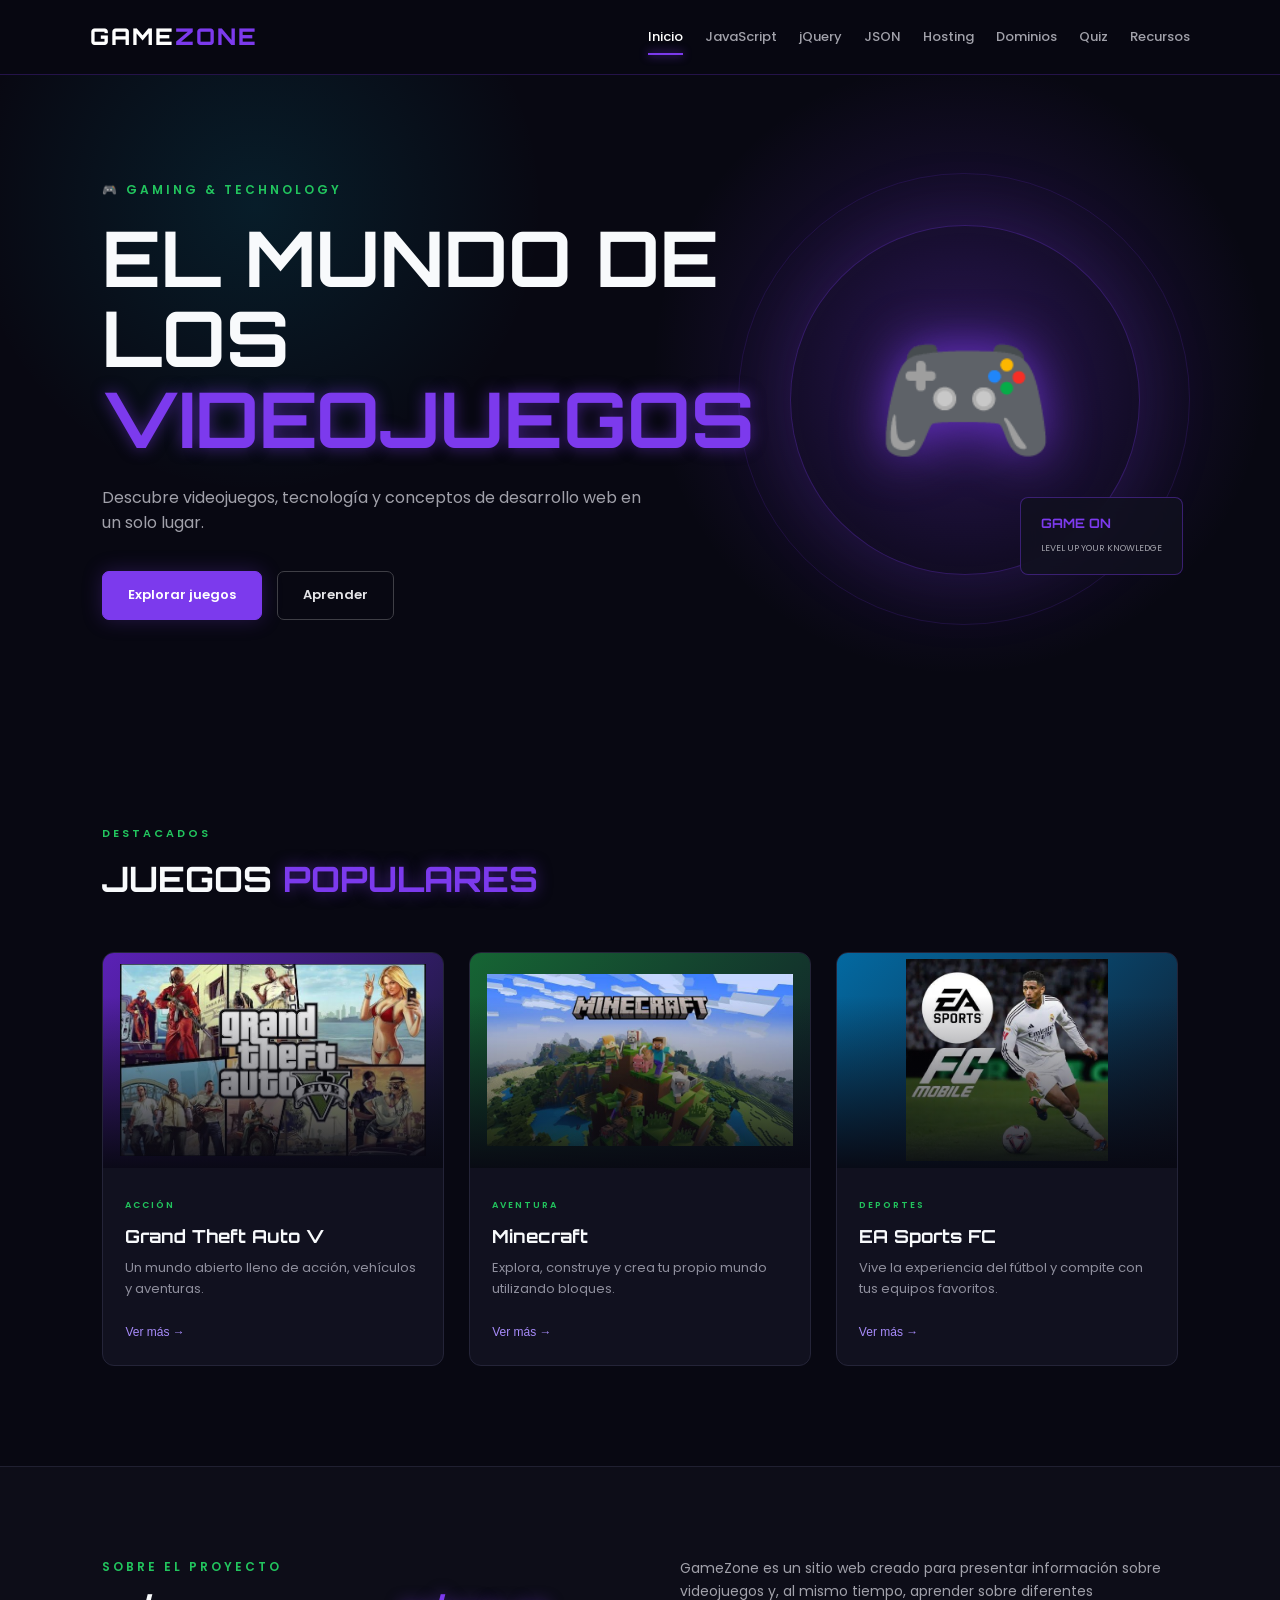
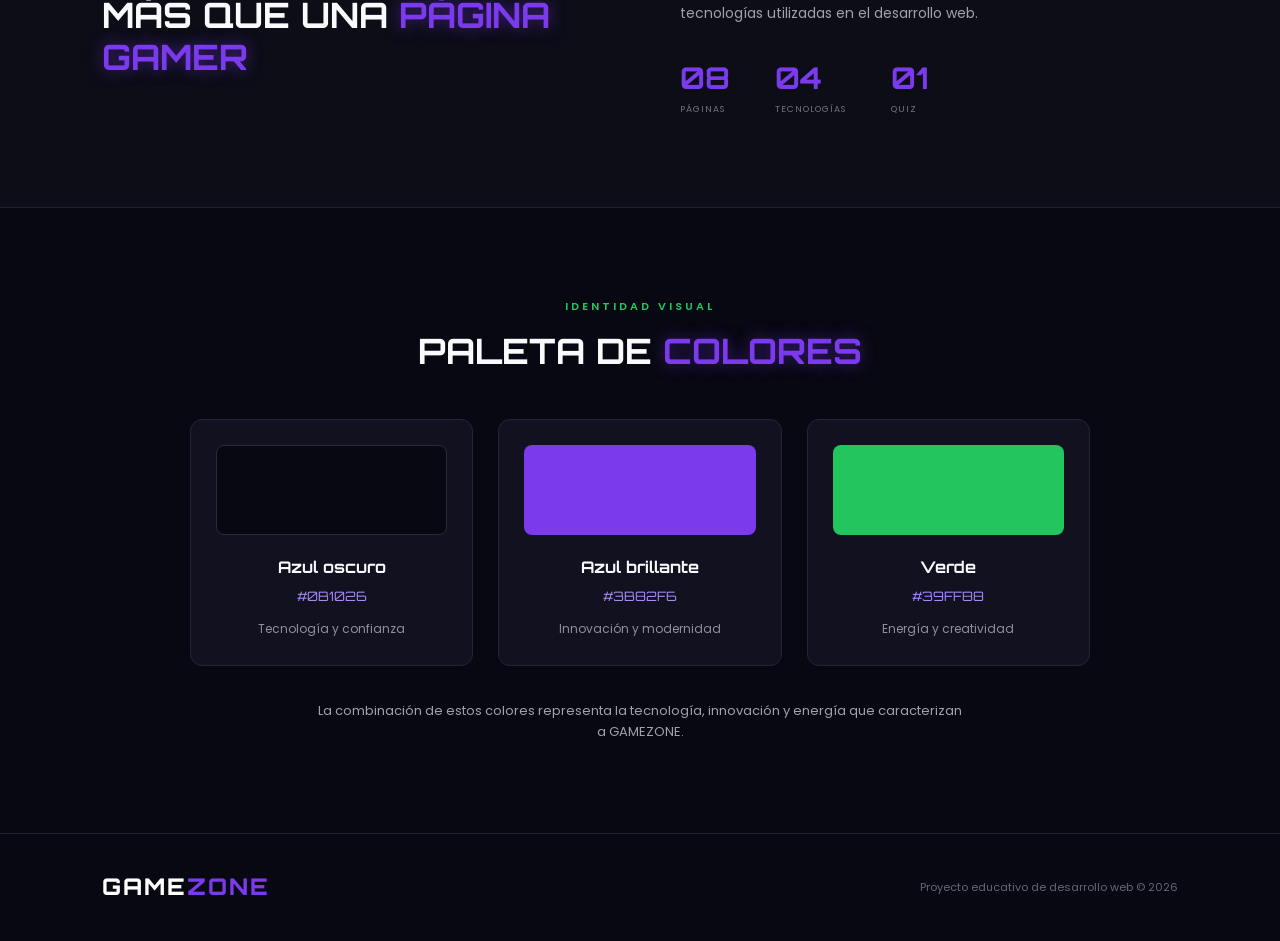
==== index.html @ 60e3624d "Gamezone" ====
<!DOCTYPE html>
<html lang="es">
<head>
    <meta charset="UTF-8">
    <meta name="viewport" content="width=device-width, initial-scale=1.0">

    <title>GameZone | Gaming & Web</title>

    <link rel="stylesheet" href="style.css">

    <link rel="preconnect" href="https://fonts.googleapis.com">
    <link rel="preconnect" href="https://fonts.gstatic.com" crossorigin>
    <link href="https://fonts.googleapis.com/css2?family=Orbitron:wght@500;700;800&family=Poppins:wght@300;400;500;600;700&display=swap" rel="stylesheet">
</head>

<body>

    <!-- BARRA DE NAVEGACIÓN -->

    <header class="navbar">

        <a href="index.html" class="logo">
            GAME<span>ZONE</span>
        </a>

        <nav>
            <a href="index.html" class="activo">Inicio</a>
            <a href="javascript.html">JavaScript</a>
            <a href="jquery.html">jQuery</a>
            <a href="json.html">JSON</a>
            <a href="hosting.html">Hosting</a>
            <a href="dominios.html">Dominios</a>
            <a href="cuestionario.html">Quiz</a>
            <a href="recursos.html">Recursos</a>
        </nav>

    </header>


    <!-- HERO -->

    <section class="hero">

        <div class="hero-contenido">

            <p class="etiqueta">🎮 GAMING & TECHNOLOGY</p>

            <h1>
                EL MUNDO DE LOS
                <span>VIDEOJUEGOS</span>
            </h1>

            <p class="hero-texto">
                Descubre videojuegos, tecnología y conceptos de
                desarrollo web en un solo lugar.
            </p>

            <div class="botones">

                <a href="#juegos" class="btn principal">
                    Explorar juegos
                </a>

                <a href="javascript.html" class="btn secundario">
                    Aprender
                </a>

            </div>

        </div>

        <div class="hero-juego">

            <div class="circulo"></div>

            <div class="control">
                🎮
            </div>

            <div class="texto-flotante">
                <strong>GAME ON</strong>
                <small>LEVEL UP YOUR KNOWLEDGE</small>
            </div>

        </div>

    </section>


    <!-- JUEGOS DESTACADOS -->

    <section class="seccion" id="juegos">

        <div class="titulo-seccion">

            <p>DESTACADOS</p>

            <h2>
                JUEGOS <span>POPULARES</span>
            </h2>

        </div>


        <div class="juegos-grid">


            <article class="juego-card">

                <div class="juego-imagen gta">
                    
                    <img src="img/gta.jpg" alt="GTA V">
                </div>

                <div class="juego-info">

                    <span class="categoria">
                        ACCIÓN
                    </span>

                    <h3>Grand Theft Auto V</h3>

                    <p>
                        Un mundo abierto lleno de acción,
                        vehículos y aventuras.
                    </p>

                    <button>
                        Ver más →
                    </button>

                </div>

            </article>


            <article class="juego-card">

                <div class="juego-imagen minecraft">
                    
                    <img src="img/maincra.jpg" alt="GTA V">
                </div>

                <div class="juego-info">

                    <span class="categoria">
                        AVENTURA
                    </span>

                    <h3>Minecraft</h3>

                    <p>
                        Explora, construye y crea tu propio
                        mundo utilizando bloques.
                    </p>

                    <button>
                        Ver más →
                    </button>

                </div>

            </article>


            <article class="juego-card">

                <div class="juego-imagen fc">
                   <img src="img/fc.jpg" alt="GTA V">
                </div>

                <div class="juego-info">

                    <span class="categoria">
                        DEPORTES
                    </span>

                    <h3>EA Sports FC</h3>

                    <p>
                        Vive la experiencia del fútbol
                        y compite con tus equipos favoritos.
                    </p>

                    <button>
                        Ver más →
                    </button>

                </div>

            </article>

        </div>

    </section>


    <!-- SOBRE GAMEZONE -->

    <section class="sobre">

        <div>

            <p class="etiqueta">
                SOBRE EL PROYECTO
            </p>

            <h2>
                MÁS QUE UNA
                <span>PÁGINA GAMER</span>
            </h2>

        </div>

        <div class="sobre-texto">

            <p>
                GameZone es un sitio web creado para presentar
                información sobre videojuegos y, al mismo tiempo,
                aprender sobre diferentes tecnologías utilizadas
                en el desarrollo web.
            </p>

            <div class="estadisticas">

                <div>
                    <strong>08</strong>
                    <small>PÁGINAS</small>
                </div>

                <div>
                    <strong>04</strong>
                    <small>TECNOLOGÍAS</small>
                </div>

                <div>
                    <strong>01</strong>
                    <small>QUIZ</small>
                </div>

            </div>

        </div>

    </section>
    <!-- PALETA DE COLORES -->

<section class="paleta">

    <div class="titulo-seccion">
        <p>IDENTIDAD VISUAL</p>

        <h2>
            PALETA DE <span>COLORES</span>
        </h2>
    </div>

    <div class="colores">

        <div class="color-card">
            <div class="color-muestra azul-oscuro"></div>
            <h3>Azul oscuro</h3>
            <p>#0B1026</p>
            <small>Tecnología y confianza</small>
        </div>

        <div class="color-card">
            <div class="color-muestra azul"></div>
            <h3>Azul brillante</h3>
            <p>#3B82F6</p>
            <small>Innovación y modernidad</small>
        </div>

        <div class="color-card">
            <div class="color-muestra verde"></div>
            <h3>Verde</h3>
            <p>#39FF88</p>
            <small>Energía y creatividad</small>
        </div>

    </div>

    <p class="paleta-descripcion">
        La combinación de estos colores representa la tecnología,
        innovación y energía que caracterizan a GAMEZONE.
    </p>

</section>


    <!-- FOOTER -->

    <footer>

        <div class="logo">
            GAME<span>ZONE</span>
        </div>

        <p>
            Proyecto educativo de desarrollo web © 2026
        </p>

    </footer>

    <script src="script.js"></script>
</body>
</html>
---- style.css ----
/* ================================
   GAMEZONE - ESTILO GENERAL
================================ */

* {
    margin: 0;
    padding: 0;
    box-sizing: border-box;
}

html {
    scroll-behavior: smooth;
}

body {
    font-family: 'Poppins', sans-serif;
    background: #080812;
    color: #f8fafc;
    line-height: 1.6;
}

/* ================================
   NAVBAR
================================ */

.navbar {
    width: 100%;
    min-height: 75px;
    padding: 0 7%;
    display: flex;
    align-items: center;
    justify-content: space-between;

    background: rgba(8, 8, 18, 0.92);
    border-bottom: 1px solid rgba(124, 58, 237, 0.25);

    position: sticky;
    top: 0;
    z-index: 1000;

    backdrop-filter: blur(15px);
}

.logo {
    color: white;
    text-decoration: none;

    font-family: 'Orbitron', sans-serif;
    font-size: 23px;
    font-weight: 800;
    letter-spacing: 2px;
}

.logo span {
    color: #7c3aed;
}

.navbar nav {
    display: flex;
    align-items: center;
    gap: 22px;
}

.navbar nav a {
    color: #a1a1aa;
    text-decoration: none;
    font-size: 13px;
    font-weight: 500;

    transition: 0.3s;
}

.navbar nav a:hover,
.navbar nav a.activo {
    color: #ffffff;
}

.navbar nav a.activo {
    position: relative;
}

.navbar nav a.activo::after {
    content: "";

    position: absolute;
    left: 0;
    bottom: -8px;

    width: 100%;
    height: 2px;

    background: #7c3aed;
    box-shadow: 0 0 10px #7c3aed;
}


/* ================================
   HERO
================================ */

.hero {
    min-height: 650px;
    padding: 80px 8%;

    display: flex;
    align-items: center;
    justify-content: space-between;

    position: relative;
    overflow: hidden;

    background:
        radial-gradient(
            circle at 75% 45%,
            rgba(124, 58, 237, 0.25),
            transparent 30%
        ),
        radial-gradient(
            circle at 20% 20%,
            rgba(6, 182, 212, 0.12),
            transparent 25%
        );
}

.hero::before {
    content: "";

    position: absolute;
    width: 450px;
    height: 450px;

    border: 1px solid rgba(124, 58, 237, 0.15);
    border-radius: 50%;

    right: 7%;
    top: 15%;
}

.hero-contenido {
    max-width: 650px;
    position: relative;
    z-index: 2;
}

.etiqueta {
    color: #22c55e;
    font-size: 12px;
    font-weight: 600;
    letter-spacing: 3px;

    margin-bottom: 18px;
}

.hero h1 {
    font-family: 'Orbitron', sans-serif;

    font-size: clamp(42px, 6vw, 78px);
    line-height: 1.05;

    margin-bottom: 25px;
}

.hero h1 span,
.pagina-header h1 span,
.titulo-seccion h2 span,
.sobre h2 span,
.codigo-section h2 span {
    color: #7c3aed;

    text-shadow:
        0 0 15px rgba(124, 58, 237, 0.5);
}

.hero-texto {
    color: #a1a1aa;
    max-width: 550px;
    font-size: 16px;

    margin-bottom: 35px;
}


/* ================================
   BOTONES
================================ */

.botones {
    display: flex;
    gap: 15px;
    flex-wrap: wrap;
}

.btn {
    display: inline-flex;
    align-items: center;
    justify-content: center;

    padding: 13px 25px;

    border-radius: 7px;

    text-decoration: none;

    font-size: 13px;
    font-weight: 600;

    cursor: pointer;

    transition: 0.3s;
}

.btn.principal {
    background: #7c3aed;
    color: white;

    border: 1px solid #7c3aed;

    box-shadow:
        0 0 20px rgba(124, 58, 237, 0.25);
}

.btn.principal:hover {
    transform: translateY(-3px);

    box-shadow:
        0 0 30px rgba(124, 58, 237, 0.5);
}

.btn.secundario {
    background: transparent;
    color: #e4e4e7;

    border: 1px solid #3f3f46;
}

.btn.secundario:hover {
    border-color: #7c3aed;
    color: white;

    transform: translateY(-3px);
}


/* ================================
   CONTROL GAMER DEL HERO
================================ */

.hero-juego {
    width: 430px;
    height: 430px;

    position: relative;

    display: flex;
    align-items: center;
    justify-content: center;
}

.circulo {
    width: 350px;
    height: 350px;

    border-radius: 50%;

    background:
        radial-gradient(
            circle,
            rgba(124, 58, 237, 0.25),
            rgba(124, 58, 237, 0.03),
            transparent 70%
        );

    border: 1px solid rgba(124, 58, 237, 0.3);

    box-shadow:
        0 0 80px rgba(124, 58, 237, 0.2);

    position: absolute;
}

.control {
    font-size: 145px;

    position: relative;

    filter:
        drop-shadow(0 0 25px rgba(124, 58, 237, 0.7));

    animation: flotar 3s ease-in-out infinite;
}

.texto-flotante {
    position: absolute;

    right: -5px;
    bottom: 40px;

    padding: 15px 20px;

    background: rgba(17, 17, 31, 0.85);

    border: 1px solid rgba(124, 58, 237, 0.4);

    border-radius: 8px;

    backdrop-filter: blur(10px);
}

.texto-flotante strong {
    display: block;

    font-family: 'Orbitron', sans-serif;
    font-size: 13px;

    color: #7c3aed;
}

.texto-flotante small {
    color: #a1a1aa;
    font-size: 9px;
}

@keyframes flotar {

    0%,
    100% {
        transform: translateY(0);
    }

    50% {
        transform: translateY(-15px);
    }
}


/* ================================
   SECCIONES
================================ */

.seccion {
    padding: 100px 8%;
}

.titulo-seccion {
    margin-bottom: 45px;
}

.titulo-seccion p {
    color: #22c55e;

    font-size: 11px;
    letter-spacing: 3px;
    font-weight: 600;
}

.titulo-seccion h2 {
    font-family: 'Orbitron', sans-serif;

    font-size: 35px;
    margin-top: 8px;
}


/* ================================
   TARJETAS DE JUEGOS
================================ */

.juegos-grid {
    display: grid;

    grid-template-columns:
        repeat(3, 1fr);

    gap: 25px;
}

.juego-card {
    background: #11111f;

    border: 1px solid #242438;

    border-radius: 12px;

    overflow: hidden;

    transition: 0.35s;
}

.juego-card:hover {
    transform: translateY(-8px);

    border-color: #7c3aed;

    box-shadow:
        0 15px 40px rgba(0, 0, 0, 0.35),
        0 0 25px rgba(124, 58, 237, 0.12);
}




/* IMÁGENES */

.juego-imagen {
    height: 215px;

    display: flex;
    align-items: center;
    justify-content: center;

    position: relative;

    overflow: hidden;
}

.juego-imagen::before {
    content: "";

    position: absolute;
    inset: 0;

    background:
        linear-gradient(
            transparent 20%,
            rgba(8, 8, 18, 0.95)
        );
}

.juego-imagen span {
    position: relative;
    z-index: 2;

    font-family: 'Orbitron', sans-serif;

    font-size: 25px;
    font-weight: 800;
}

.gta {
    background:
        linear-gradient(
            135deg,
            #5b21b6,
            #111827
        );
}

.minecraft {
    background:
        linear-gradient(
            135deg,
            #166534,
            #111827
        );
}

.fc {
    background:
        linear-gradient(
            135deg,
            #0369a1,
            #111827
        );
}

.juego-imagen img {
    width: 90%;
    height: 94%;
    object-fit: contain;
    object-position: center;
    display: block;
}

/* INFORMACIÓN */

.juego-info {
    padding: 22px;
}

.categoria {
    color: #22c55e;

    font-size: 9px;
    font-weight: 600;

    letter-spacing: 2px;
}

.juego-info h3 {
    font-family: 'Orbitron', sans-serif;

    font-size: 18px;

    margin: 7px 0;
}

.juego-info p {
    color: #8f8f9d;

    font-size: 13px;

    margin-bottom: 18px;
}

.juego-info button {
    background: none;
    border: none;

    color: #a78bfa;

    cursor: pointer;

    font-size: 12px;
}


/* ================================
   SOBRE
================================ */

.sobre {
    padding: 90px 8%;

    display: grid;
    grid-template-columns: 1fr 1fr;

    gap: 80px;

    background: #0d0d18;

    border-top: 1px solid #202031;
    border-bottom: 1px solid #202031;
}

.sobre h2 {
    font-family: 'Orbitron', sans-serif;

    font-size: 35px;
    line-height: 1.2;
}

.sobre-texto {
    color: #a1a1aa;

    font-size: 14px;
}

.estadisticas {
    display: flex;
    gap: 45px;

    margin-top: 30px;
}

.estadisticas div {
    display: flex;
    flex-direction: column;
}

.estadisticas strong {
    font-family: 'Orbitron', sans-serif;

    font-size: 30px;

    color: #7c3aed;
}

.estadisticas small {
    color: #71717a;

    font-size: 9px;
    letter-spacing: 1px;
}


/* ================================
   PÁGINAS INFORMATIVAS
================================ */

.pagina-header {
    padding: 110px 8% 70px;

    text-align: center;

    background:
        radial-gradient(
            circle at center,
            rgba(124, 58, 237, 0.15),
            transparent 45%
        );
}

.pagina-header h1 {
    font-family: 'Orbitron', sans-serif;

    font-size: clamp(40px, 6vw, 70px);

    margin-bottom: 18px;
}

.pagina-header > p:last-child {
    max-width: 650px;

    margin: auto;

    color: #a1a1aa;
}


/* ================================
   CAJAS DE INFORMACIÓN
================================ */

.contenido-tech {
    padding: 40px 8% 80px;

    display: grid;

    grid-template-columns: 1fr 1fr;

    gap: 25px;
}

.info-box {
    background: #11111f;

    border: 1px solid #252538;

    border-radius: 12px;

    padding: 35px;

    position: relative;

    transition: 0.3s;
}

.info-box:hover {
    border-color: rgba(124, 58, 237, 0.6);

    transform: translateY(-4px);
}

.numero {
    font-family: 'Orbitron', sans-serif;

    color: #7c3aed;

    font-size: 12px;

    letter-spacing: 2px;
}

.info-box h2 {
    font-family: 'Orbitron', sans-serif;

    font-size: 22px;

    margin: 15px 0;
}

.info-box p {
    color: #9999a6;

    font-size: 14px;

    margin-bottom: 12px;
}


/* ================================
   COMPARACIÓN
================================ */

.tech-comparison {
    display: grid;

    grid-template-columns:
        repeat(3, 1fr);

    gap: 10px;

    margin-top: 25px;
}

.tech-comparison div {
    background: #181827;

    border: 1px solid #29293b;

    border-radius: 8px;

    padding: 18px 10px;

    text-align: center;
}

.tech-comparison strong {
    color: #a78bfa;

    font-family: 'Orbitron', sans-serif;
}

.tech-comparison p {
    margin: 4px 0 0;
}


/* ================================
   CONCEPTOS
================================ */

.conceptos-grid {
    display: grid;

    grid-template-columns:
        repeat(3, 1fr);

    gap: 20px;
}

.concepto {
    background: #11111f;

    border: 1px solid #242438;

    padding: 30px;

    border-radius: 10px;

    transition: 0.3s;
}

.concepto:hover {
    border-color: #7c3aed;

    transform: translateY(-5px);
}

.concepto span {
    color: #7c3aed;

    font-family: 'Orbitron', sans-serif;

    font-size: 12px;
}

.concepto h3 {
    font-family: 'Orbitron', sans-serif;

    margin: 15px 0 10px;
}

.concepto p {
    color: #92929e;

    font-size: 13px;
}


/* ================================
   CÓDIGO
================================ */

.codigo-section {
    padding: 90px 8%;

    display: grid;

    grid-template-columns: 1fr 1fr;

    gap: 60px;

    align-items: center;

    background: #0d0d18;
}

.codigo-section h2 {
    font-family: 'Orbitron', sans-serif;

    font-size: 35px;

    margin-bottom: 15px;
}

.codigo-section > div:first-child p:last-child {
    color: #9999a6;

    font-size: 14px;

    max-width: 500px;
}

.codigo {
    background: #090910;

    border: 1px solid #29293b;

    border-radius: 10px;

    overflow: hidden;

    box-shadow:
        0 20px 50px rgba(0, 0, 0, 0.35);
}

.codigo-top {
    height: 35px;

    display: flex;
    align-items: center;

    gap: 7px;

    padding: 0 15px;

    background: #151521;
}

.codigo-top span {
    width: 9px;
    height: 9px;

    border-radius: 50%;

    background: #3f3f46;
}

.codigo pre {
    padding: 25px;

    overflow-x: auto;
}

.codigo code {
    color: #a78bfa;

    font-family: Consolas, monospace;

    font-size: 13px;

    line-height: 1.8;
}

.codigo.pequeño {
    margin-top: 15px;
}


/* ================================
   DEMO
================================ */

.demo {
    padding: 80px 8%;

    text-align: center;
}

.demo h2 {
    font-family: 'Orbitron', sans-serif;

    font-size: 30px;

    margin-bottom: 8px;
}

.demo p {
    color: #8f8f9d;

    margin-bottom: 25px;
}


/* ================================
   JQUERY
================================ */

.jquery-demo {
    text-align: center;

    max-width: 750px;

    margin: auto;
}

.game-panel {
    padding: 45px;

    background:
        radial-gradient(
            circle at center,
            rgba(124, 58, 237, 0.15),
            transparent 60%
        );

    border: 1px solid #29293b;

    border-radius: 12px;

    margin-bottom: 25px;
}

.game-icon {
    font-size: 60px;

    margin-bottom: 10px;

    filter:
        drop-shadow(0 0 15px rgba(124, 58, 237, 0.5));
}

.game-panel h3 {
    font-family: 'Orbitron', sans-serif;

    color: #a78bfa;

    margin-bottom: 8px;
}

.game-panel p {
    color: #8f8f9d;

    font-size: 13px;
}


/* ================================
   FOOTER
================================ */

footer {
    padding: 35px 8%;

    display: flex;

    justify-content: space-between;
    align-items: center;

    border-top: 1px solid #202031;

    background: #080812;
}

footer p {
    color: #666674;

    font-size: 11px;
}


/* ================================
   RESPONSIVE
================================ */

@media (max-width: 1000px) {

    .navbar {
        padding: 15px 5%;

        flex-direction: column;

        gap: 15px;
    }

    .navbar nav {
        flex-wrap: wrap;

        justify-content: center;

        gap: 12px;
    }

    .hero {
        text-align: center;

        flex-direction: column;

        padding-top: 80px;
    }

    .hero-contenido {
        max-width: 800px;
    }

    .hero-texto {
        margin-left: auto;
        margin-right: auto;
    }

    .botones {
        justify-content: center;
    }

    .hero-juego {
        margin-top: 40px;
    }

    .juegos-grid {
        grid-template-columns: 1fr 1fr;
    }

    .conceptos-grid {
        grid-template-columns: 1fr 1fr;
    }

    .sobre {
        grid-template-columns: 1fr;
    }

}


@media (max-width: 700px) {

    .juegos-grid,
    .conceptos-grid,
    .contenido-tech,
    .codigo-section {
        grid-template-columns: 1fr;
    }

    .hero-juego {
        width: 300px;
        height: 300px;
    }

    .circulo {
        width: 250px;
        height: 250px;
    }

    .control {
        font-size: 100px;
    }

    .sobre {
        gap: 30px;
    }

    .estadisticas {
        gap: 25px;
    }

    footer {
        flex-direction: column;
        gap: 15px;
        text-align: center;
    }

}
/* ================================
   CUESTIONARIO
================================ */

#quiz {
    display: grid;
    gap: 20px;
}

#quiz label {
    display: block;

    margin: 10px 0;
    padding: 12px 15px;

    background: #181827;
    border: 1px solid #29293b;
    border-radius: 7px;

    color: #b8b8c4;
    font-size: 13px;

    cursor: pointer;

    transition: 0.3s;
}

#quiz label:hover {
    border-color: #7c3aed;
    color: white;
    transform: translateX(4px);
}

#quiz input {
    margin-right: 10px;
    accent-color: #7c3aed;
}

#resultado {
    text-align: center;
}
/* ================================
   PALETA DE COLORES
================================ */

.paleta {
    padding: 90px 8%;
    text-align: center;
    background: #080812;
}

.paleta .titulo-seccion {
    margin-bottom: 40px;
}

.colores {
    display: grid;
    grid-template-columns: repeat(3, 1fr);
    gap: 25px;
    max-width: 900px;
    margin: auto;
}

.color-card {
    background: #11111f;
    border: 1px solid #242438;
    border-radius: 12px;
    padding: 25px;
    transition: 0.3s;
}

.color-card:hover {
    transform: translateY(-6px);
    border-color: #7c3aed;
    box-shadow: 0 0 25px rgba(124, 58, 237, 0.15);
}

.color-muestra {
    width: 100%;
    height: 90px;
    border-radius: 8px;
    margin-bottom: 20px;
}

.azul-oscuro {
    background: #080812;
    border: 1px solid #29293b;
}

.azul {
    background: #7c3aed;
}

.verde {
    background: #22c55e;
}

.color-card h3 {
    font-family: 'Orbitron', sans-serif;
    font-size: 16px;
    margin-bottom: 5px;
}

.color-card p {
    color: #a78bfa;
    font-family: 'Orbitron', sans-serif;
    font-size: 13px;
    margin-bottom: 8px;
}

.color-card small {
    color: #8f8f9d;
    font-size: 12px;
}

.paleta-descripcion {
    max-width: 650px;
    margin: 35px auto 0;
    color: #a1a1aa;
    font-size: 13px;
}


/* RESPONSIVE - PALETA */

@media (max-width: 700px) {

    .colores {
        grid-template-columns: 1fr;
    }

}
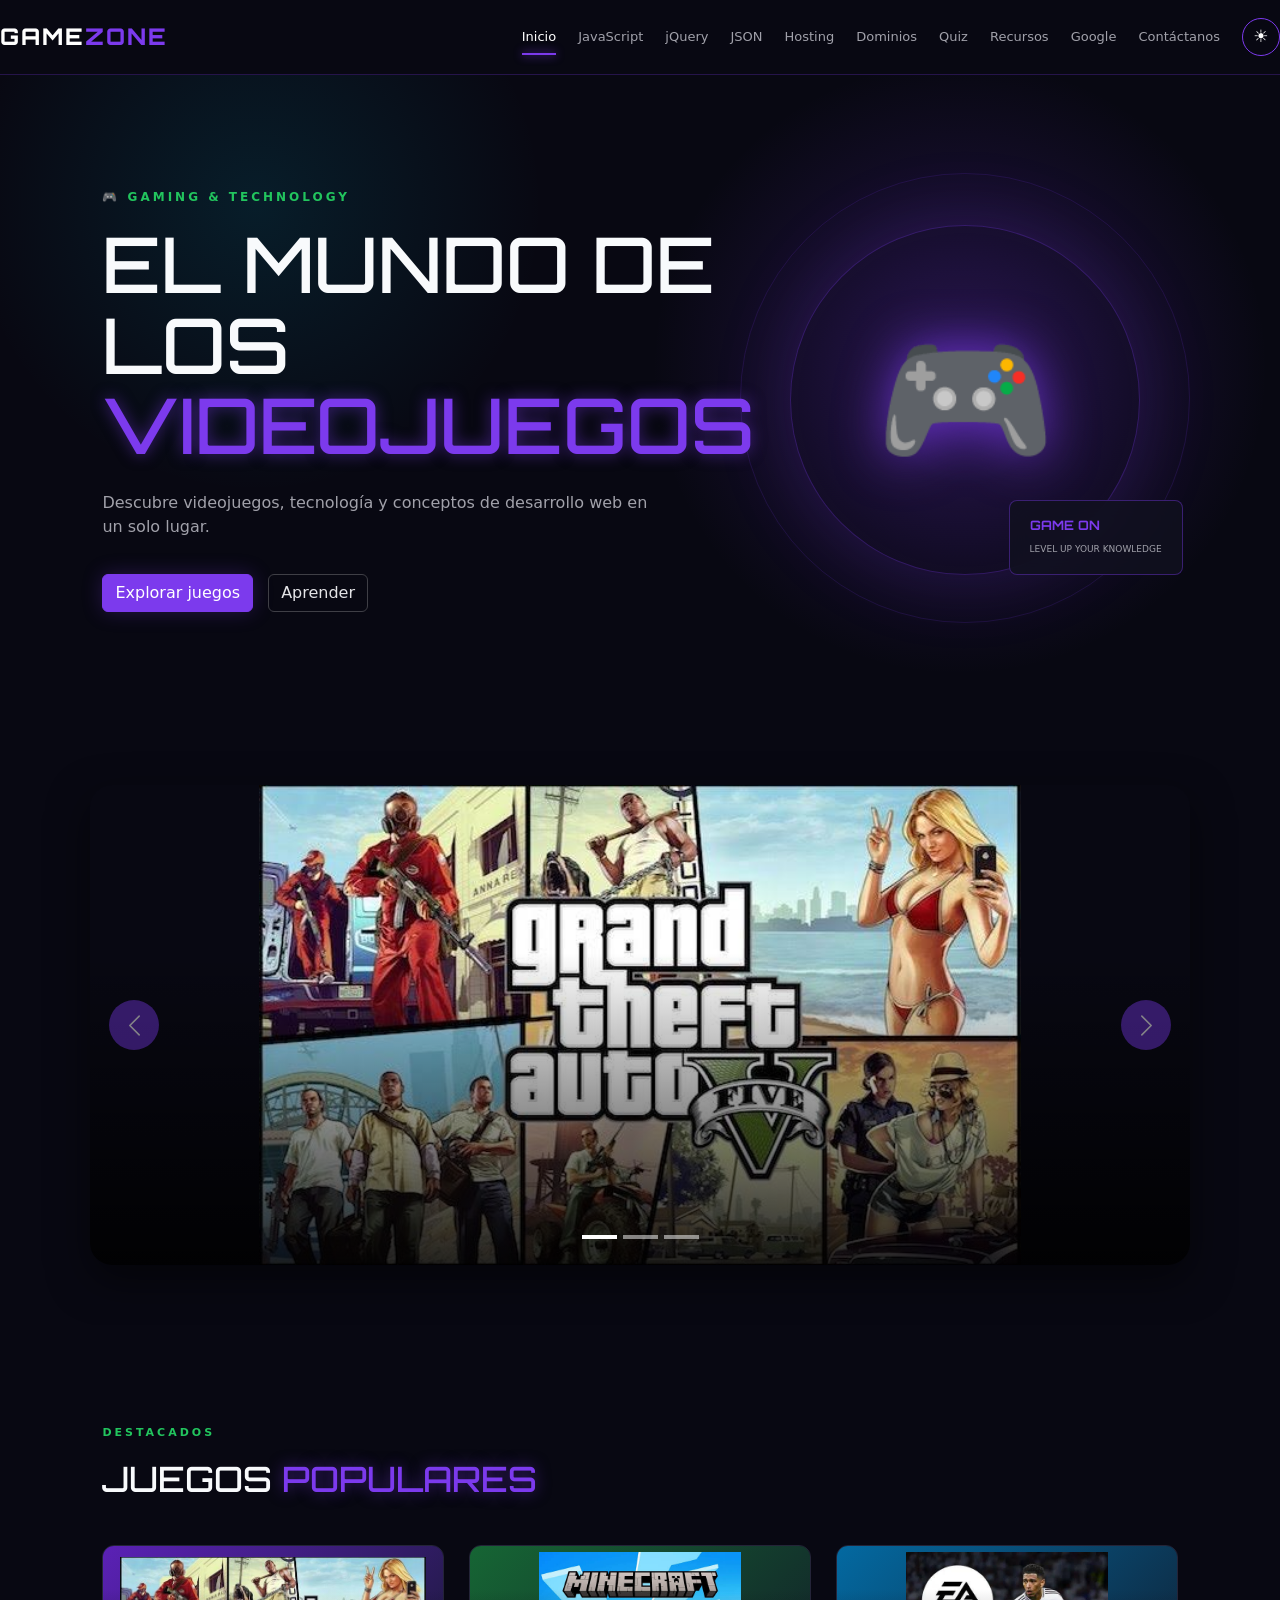
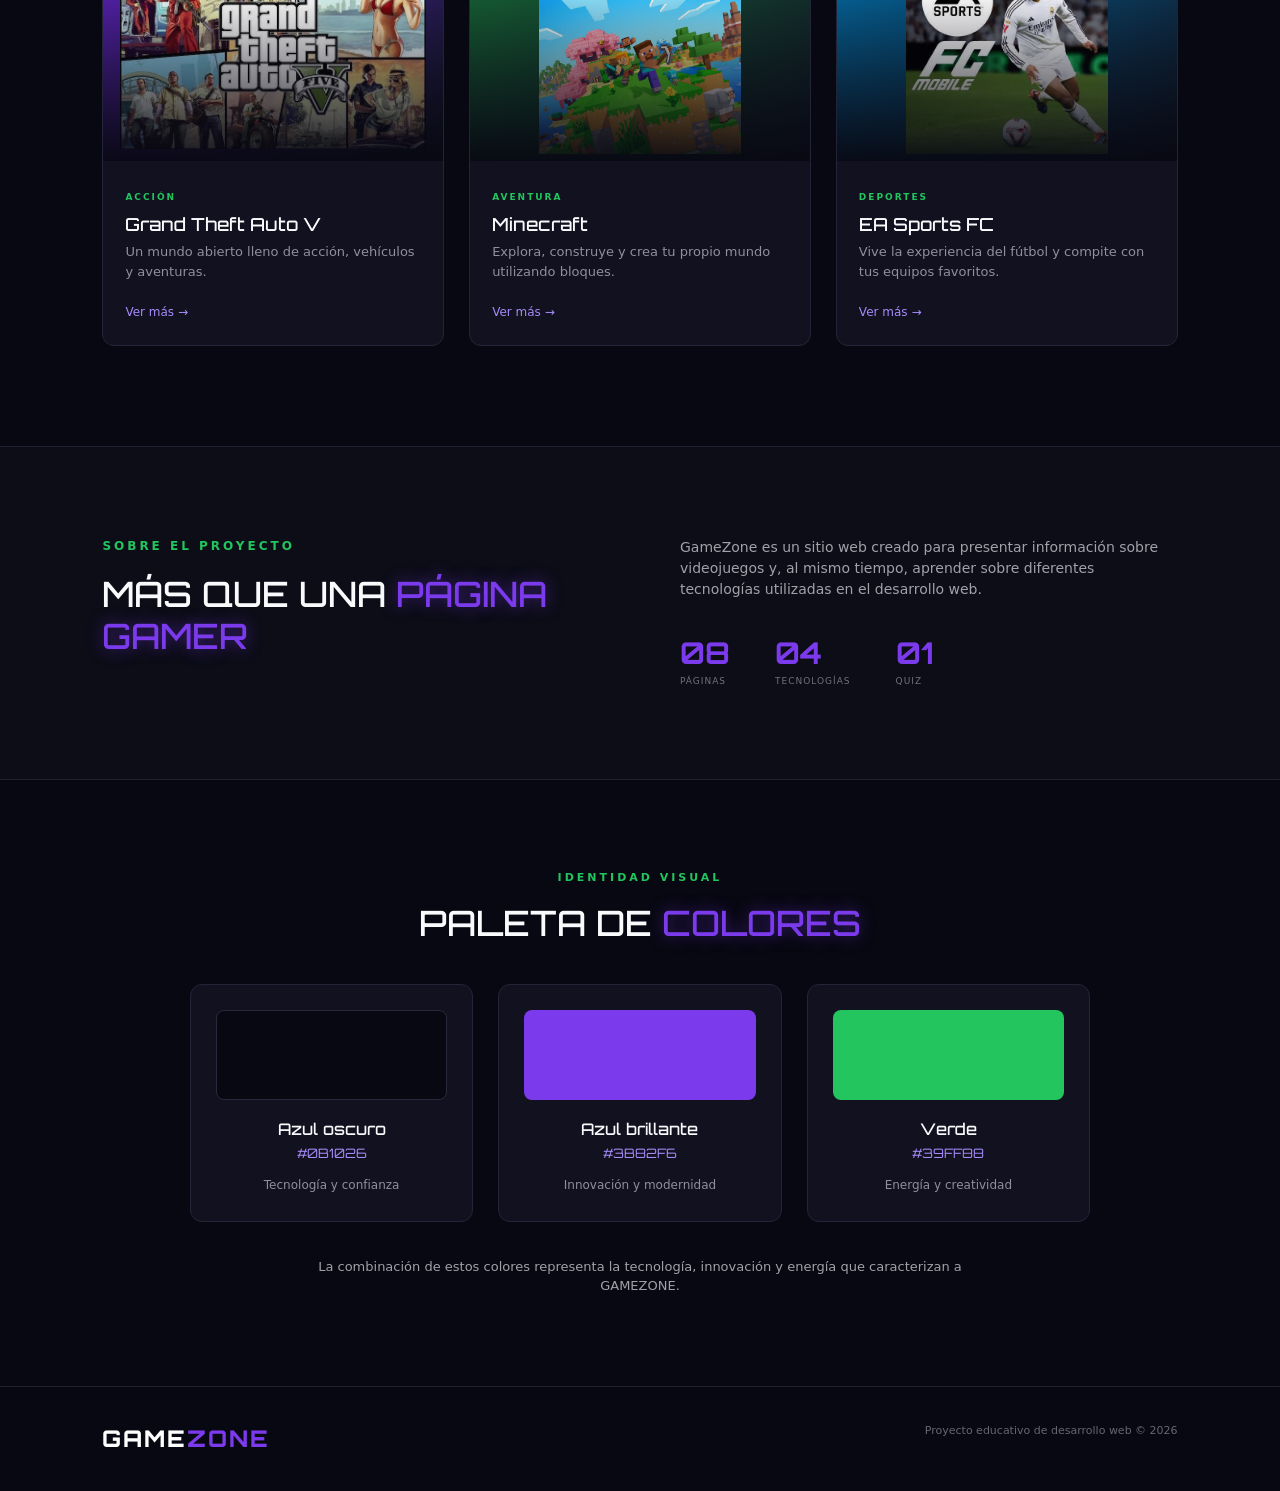
==== commit c51949d3: "Actualizado" ====
--- a/index.html
+++ b/index.html
@@ -7,6 +7,7 @@
     <title>GameZone | Gaming & Web</title>
 
     <link rel="stylesheet" href="style.css">
+    <link href="https://cdn.jsdelivr.net/npm/bootstrap@5.3.3/dist/css/bootstrap.min.css" rel="stylesheet">
 
     <link rel="preconnect" href="https://fonts.googleapis.com">
     <link rel="preconnect" href="https://fonts.gstatic.com" crossorigin>
@@ -32,6 +33,9 @@
             <a href="dominios.html">Dominios</a>
             <a href="cuestionario.html">Quiz</a>
             <a href="recursos.html">Recursos</a>
+            <a href="herramientas-google.html">Google</a>
+            <a href="contactanos.html">Contáctanos</a>
+            <button id="modoBtn" class="modo-btn" type="button">☀️</button>
         </nav>
 
     </header>
@@ -85,6 +89,45 @@
         </div>
 
     </section>
+    <section class="container my-5">
+
+    <div id="gameCarousel" class="carousel slide carousel-fade" data-bs-ride="carousel">
+
+        <div class="carousel-indicators">
+            <button type="button" data-bs-target="#gameCarousel" data-bs-slide-to="0" class="active"></button>
+            <button type="button" data-bs-target="#gameCarousel" data-bs-slide-to="1"></button>
+            <button type="button" data-bs-target="#gameCarousel" data-bs-slide-to="2"></button>
+        </div>
+
+        <div class="carousel-inner rounded-4 overflow-hidden">
+
+            <div class="carousel-item active">
+                <img src="img/gta.jpg" class="d-block w-100" alt="GTA V">
+            </div>
+
+            <div class="carousel-item">
+                <img src="img/minecraf.jpg" class="d-block w-100" alt="Minecraft">
+            </div>
+
+            <div class="carousel-item">
+                <img src="img/fc.jpg" class="d-block w-100" alt="EA Sports FC">
+            </div>
+
+        </div>
+
+        <button class="carousel-control-prev" type="button"
+                data-bs-target="#gameCarousel" data-bs-slide="prev">
+            <span class="carousel-control-prev-icon"></span>
+        </button>
+
+        <button class="carousel-control-next" type="button"
+                data-bs-target="#gameCarousel" data-bs-slide="next">
+            <span class="carousel-control-next-icon"></span>
+        </button>
+
+    </div>
+
+</section>
 
 
     <!-- JUEGOS DESTACADOS -->
@@ -138,7 +181,7 @@
 
                 <div class="juego-imagen minecraft">
                     
-                    <img src="img/maincra.jpg" alt="GTA V">
+                    <img src="img/minecraf.jpg" alt="GTA V">
                 </div>
 
                 <div class="juego-info">
@@ -303,5 +346,7 @@
     </footer>
 
     <script src="script.js"></script>
+    <script src="https://cdn.jsdelivr.net/npm/bootstrap@5.3.3/dist/js/bootstrap.bundle.min.js"></script>
+
 </body>
 </html>
--- a/style.css
+++ b/style.css
@@ -18,6 +18,7 @@
     color: #f8fafc;
     line-height: 1.6;
 }
+
 
 /* ================================
    NAVBAR
@@ -397,8 +398,6 @@
 }
 
 
-
-
 /* IMÁGENES */
 
 .juego-imagen {
@@ -471,6 +470,7 @@
     display: block;
 }
 
+
 /* INFORMACIÓN */
 
 .juego-info {
@@ -1050,6 +1050,8 @@
     }
 
 }
+
+
 /* ================================
    CUESTIONARIO
 ================================ */
@@ -1091,6 +1093,8 @@
 #resultado {
     text-align: center;
 }
+
+
 /* ================================
    PALETA DE COLORES
 ================================ */
@@ -1181,4 +1185,438 @@
         grid-template-columns: 1fr;
     }
 
+}
+
+
+/* =========================
+   HERRAMIENTAS DE GOOGLE
+========================= */
+
+.google-contenedor {
+    max-width: 1200px;
+    margin: 60px auto;
+    padding: 20px;
+}
+
+.google-grid {
+    display: grid;
+    grid-template-columns: repeat(3, 1fr);
+    gap: 25px;
+    margin-top: 40px;
+}
+
+.google-card {
+    padding: 28px;
+    border-radius: 18px;
+    background: rgba(255, 255, 255, 0.04);
+    border: 1px solid rgba(124, 58, 237, 0.25);
+    transition: 0.3s ease;
+}
+
+.google-card:hover {
+    transform: translateY(-8px);
+    border-color: #7C3AED;
+    box-shadow: 0 10px 30px rgba(124, 58, 237, 0.18);
+}
+
+.google-icon {
+    font-size: 42px;
+    margin-bottom: 15px;
+}
+
+.google-card h3 {
+    font-family: 'Orbitron', sans-serif;
+    margin-bottom: 12px;
+}
+
+.google-card p {
+    line-height: 1.7;
+    opacity: 0.85;
+    margin-bottom: 15px;
+}
+
+.google-card small {
+    display: block;
+    color: #06B6D4;
+    font-weight: 600;
+}
+
+
+/* RESPONSIVE */
+
+@media (max-width: 950px) {
+
+    .google-grid {
+        grid-template-columns: repeat(2, 1fr);
+    }
+
+}
+
+@media (max-width: 600px) {
+
+    .google-grid {
+        grid-template-columns: 1fr;
+    }
+
+}
+
+
+/* =========================
+   CARRUSEL GAMEZONE
+========================= */
+
+#gameCarousel {
+    max-width: 1100px;
+    margin: 60px auto;
+    border-radius: 22px;
+    overflow: hidden;
+    box-shadow: 0 15px 40px rgba(0, 0, 0, 0.5);
+}
+
+#gameCarousel .carousel-item {
+    height: 480px;
+    position: relative;
+    background: #080812;
+}
+
+#gameCarousel img {
+    width: 100%;
+    height: 100%;
+    object-fit: contain;
+    background: #080812;
+}
+
+#gameCarousel .carousel-item::after {
+    content: "";
+    position: absolute;
+    inset: 0;
+    background: linear-gradient(
+        transparent 35%,
+        rgba(0, 0, 0, 0.85)
+    );
+}
+
+#gameCarousel .carousel-caption {
+    z-index: 2;
+    text-align: left;
+    left: 50px;
+    bottom: 45px;
+}
+
+#gameCarousel .carousel-caption h2 {
+    font-family: 'Orbitron', sans-serif;
+    font-size: 32px;
+    font-weight: bold;
+}
+
+#gameCarousel .carousel-caption p {
+    font-size: 17px;
+}
+
+
+/* Flechas */
+
+#gameCarousel .carousel-control-prev,
+#gameCarousel .carousel-control-next {
+    width: 8%;
+}
+
+#gameCarousel .carousel-control-prev-icon,
+#gameCarousel .carousel-control-next-icon {
+    background-color: rgba(124, 58, 237, 0.8);
+    border-radius: 50%;
+    padding: 25px;
+    background-size: 50%;
+}
+
+
+/* Indicadores */
+
+#gameCarousel .carousel-indicators button {
+    width: 35px;
+    height: 4px;
+    border-radius: 5px;
+}
+/* ================================
+   FONDO ORIGINAL GAMEZONE
+================================ */
+
+body {
+    background: #080812 !important;
+    color: #f8fafc !important;
+}
+
+.navbar {
+    background: #080812 !important;
+}
+
+.hero {
+    background:
+        radial-gradient(
+            circle at 75% 45%,
+            rgba(124, 58, 237, 0.25),
+            transparent 30%
+        ),
+        radial-gradient(
+            circle at 20% 20%,
+            rgba(6, 182, 212, 0.12),
+            transparent 25%
+        ) !important;
+}
+
+.seccion {
+    background: #080812 !important;
+}
+
+.sobre {
+    background: #0d0d18 !important;
+}
+
+.paleta {
+    background: #080812 !important;
+}
+
+.codigo-section {
+    background: #0d0d18 !important;
+}
+
+footer {
+    background: #080812 !important;
+}
+/* ================================
+   BOTÓN MODO OSCURO / CLARO
+================================ */
+
+.modo-btn {
+    background: transparent;
+    border: 1px solid #7c3aed;
+    color: white;
+    width: 38px;
+    height: 38px;
+    border-radius: 50%;
+    cursor: pointer;
+    font-size: 17px;
+    transition: 0.3s;
+}
+
+.modo-btn:hover {
+    background: #7c3aed;
+    transform: rotate(15deg);
+}
+
+
+/* ================================
+   MODO CLARO
+================================ */
+
+body.modo-claro {
+    background: #f4f5f9 !important;
+    color: #18181b !important;
+}
+
+
+/* NAVBAR */
+
+body.modo-claro .navbar {
+    background: rgba(255, 255, 255, 0.95) !important;
+    border-bottom: 1px solid #ddd6fe;
+}
+
+body.modo-claro .logo {
+    color: #18181b;
+}
+
+body.modo-claro .navbar nav a {
+    color: #52525b;
+}
+
+body.modo-claro .navbar nav a:hover,
+body.modo-claro .navbar nav a.activo {
+    color: #18181b;
+}
+
+body.modo-claro .modo-btn {
+    color: #18181b;
+}
+
+
+/* HERO */
+
+body.modo-claro .hero {
+    background:
+        radial-gradient(
+            circle at 75% 45%,
+            rgba(124, 58, 237, 0.12),
+            transparent 30%
+        ),
+        radial-gradient(
+            circle at 20% 20%,
+            rgba(6, 182, 212, 0.10),
+            transparent 25%
+        ) !important;
+}
+
+body.modo-claro .hero-texto {
+    color: #52525b;
+}
+
+
+/* SECCIÓN DE JUEGOS */
+
+body.modo-claro .seccion {
+    background: #f4f5f9 !important;
+}
+
+body.modo-claro .juego-card {
+    background: #ffffff;
+    border-color: #e4e4e7;
+}
+
+body.modo-claro .juego-info p {
+    color: #52525b;
+}
+
+
+/* SOBRE GAMEZONE */
+
+body.modo-claro .sobre {
+    background: #ffffff !important;
+    border-color: #e4e4e7;
+}
+
+body.modo-claro .sobre-texto {
+    color: #52525b;
+}
+
+
+/* PÁGINAS INFORMATIVAS */
+
+body.modo-claro .pagina-header {
+    background:
+        radial-gradient(
+            circle at center,
+            rgba(124, 58, 237, 0.10),
+            transparent 45%
+        );
+}
+
+body.modo-claro .pagina-header > p:last-child {
+    color: #52525b;
+}
+
+
+/* CAJAS */
+
+body.modo-claro .info-box {
+    background: #ffffff;
+    border-color: #e4e4e7;
+}
+
+body.modo-claro .info-box p {
+    color: #52525b;
+}
+
+body.modo-claro .concepto {
+    background: #ffffff;
+    border-color: #e4e4e7;
+}
+
+body.modo-claro .concepto p {
+    color: #52525b;
+}
+
+
+/* COMPARACIÓN */
+
+body.modo-claro .tech-comparison div {
+    background: #f1f1f5;
+    border-color: #ddd6fe;
+}
+
+
+/* CÓDIGO */
+
+body.modo-claro .codigo-section {
+    background: #ffffff !important;
+}
+
+body.modo-claro .codigo {
+    background: #f8f8fa;
+    border-color: #ddd6fe;
+}
+
+body.modo-claro .codigo-top {
+    background: #e4e4e7;
+}
+
+
+/* JQUERY */
+
+body.modo-claro .game-panel {
+    border-color: #ddd6fe;
+}
+
+
+/* QUIZ */
+
+body.modo-claro #quiz label {
+    background: #ffffff;
+    border-color: #e4e4e7;
+    color: #3f3f46;
+}
+
+body.modo-claro #quiz label:hover {
+    color: #18181b;
+}
+
+
+/* PALETA */
+
+body.modo-claro .paleta {
+    background: #f4f5f9 !important;
+}
+
+body.modo-claro .color-card {
+    background: #ffffff;
+    border-color: #e4e4e7;
+}
+
+body.modo-claro .color-card small {
+    color: #52525b;
+}
+
+body.modo-claro .paleta-descripcion {
+    color: #52525b;
+}
+
+
+/* GOOGLE */
+
+body.modo-claro .google-card {
+    background: #ffffff;
+    border-color: #ddd6fe;
+}
+
+body.modo-claro .google-card p {
+    color: #3f3f46;
+}
+
+
+/* CARRUSEL */
+
+body.modo-claro #gameCarousel .carousel-item,
+body.modo-claro #gameCarousel img {
+    background: #e4e4e7;
+}
+
+
+/* FOOTER */
+
+body.modo-claro footer {
+    background: #ffffff !important;
+    border-color: #e4e4e7;
+}
+
+body.modo-claro footer p {
+    color: #71717a;
 }
